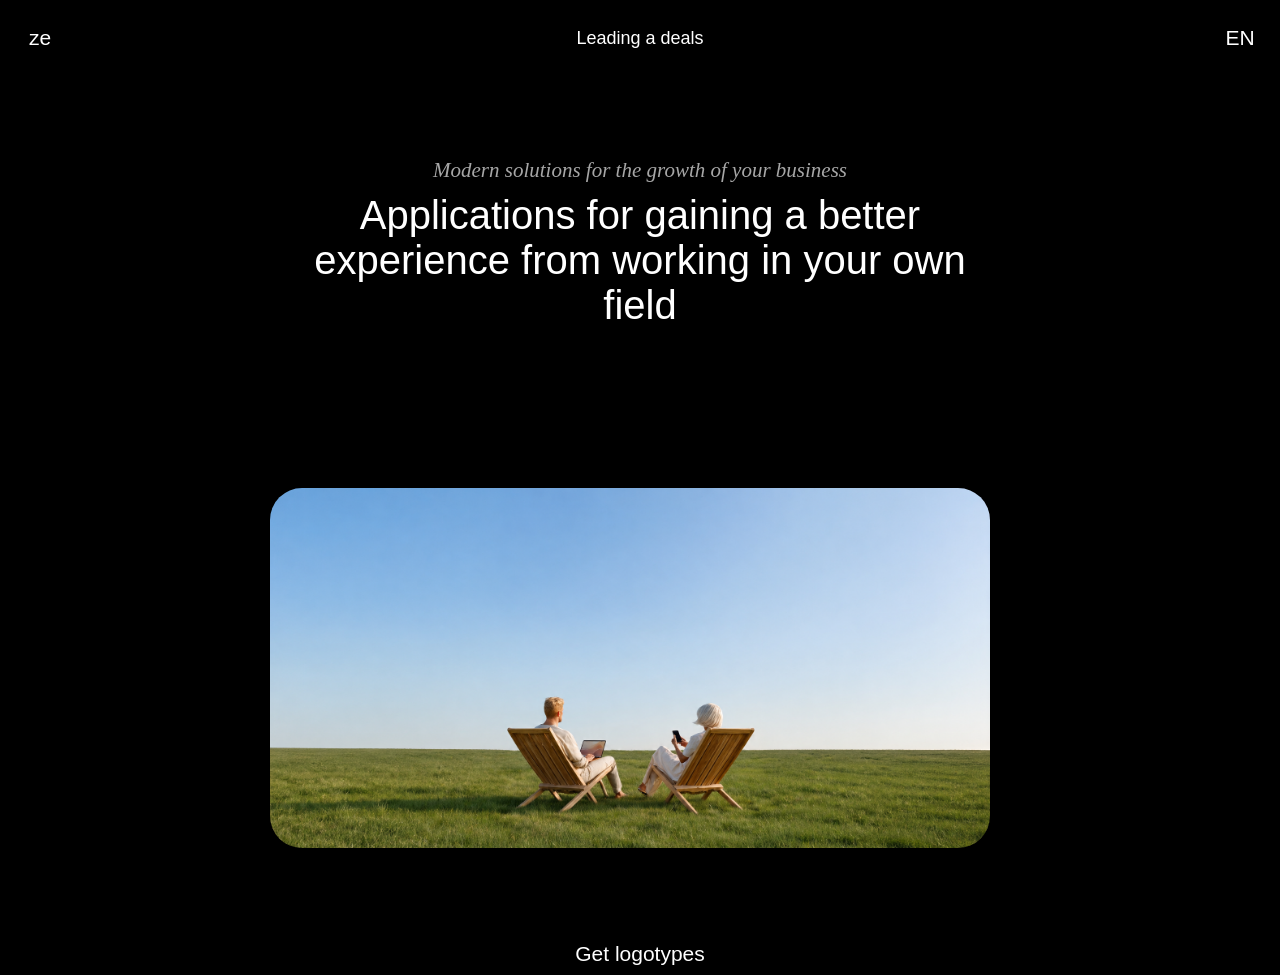
==== publisher/english.html @ ed75b732 "Начало сборки страницы о издателе положено." ====
<!doctype html>
<html>
    <head>
        <title
            >Publisher
            </title>
        <!-- Кодировка языка -->
        <meta
            charset=
                "utf-8"
            >
        <!-- Лицо: Маленькое -->
        <link
            rel=
                "icon"
            href=
                "../content/small.png"
            >
        <!-- Тип -->
        <meta
            property=
                "og:type"
            content=
                "website"
            >
        <!-- Объяснение -->
        <meta
            property=
                "og:description"
            content=
                "Modern solutions for the growth of your business."
            >
        <!-- Обёртка -->
        <meta
            property=
                "og:image"
            content=
                "https://thephyrma.com/publisher/content/preview.png"
            >
        <!-- Ссылка -->
        <meta
            property=
                "og:url"
            content=
                "https://thephyrma.com/publisher/english.html"
            >
        <!-- Адаптация -->
        <meta
            name=
                "viewport"
            content=
                "width=device-width, initial-scale=1.0"
            >
        <style>
            :root
                 {
                /* 100% */
                --1111: #000000;
                --9191: #FFFFFF;
                /* 85% */
                --11185: #000000D9;
                --91985: #FFFFFFD9;
                /* 65% */
                --11165: #000000A6;
                --91965: #FFFFFFA6;
                /* 35% */
                --11135: #00000059;
                --91935: #FFFFFF59;
                /* 10% */
                --11110: #0000001A;
                --91910: #FFFFFF1A;
                /* 0% */
                --1110: #00000000;
                --9190: #FFFFFF00;
                }
            *
                {
                box-sizing: border-box;
                margin: 0;
                padding: 0;
                }
            a
                {
                text-decoration: none;
                color: inherit;
                }
            html
                {
                width: 100%;
                height: 100%;
                display: block;
                background: var(--1111);
                color: var(--9191);
                font-family: sans-serif;
                font-size: 21px;
                font-weight: 300;
                }
            body
                {
                width: 100%;
                 
                display: flex;
                flex-direction: column;
                align-items: center;
                 
                background: var(--111);
                 
                padding: 0px;
                margin: 0px;
                gap: 20px;
                 
                position: static;
                z-index: auto;
                }
            .space-between
                {
                width: 100%;
                 
                display: flex;
                flex-direction: row;
                justify-content: space-between;
                align-items: center;
                 
                padding-top: 18px;
                padding-right: 20px;
                padding-bottom: 18px;
                padding-left: 20px;
                 
                background: linear-gradient(to bottom, var(--1111), var(--1110));
                
                position: fixed;
                z-index: 1;
                 }
            .button
                {
                display: flex;
                align-items: center;
                justify-content: center;
                border-radius: 20px;
                overflow: hidden;
                transition: transform 0.2s ease;
                }
            .button:hover
                {
                backdrop-filter: blur(10px);
                background: var(--91910);
                }
            @media (max-width: 440px)
                {
                .space-between
                    {
                    padding-right: 30px;
                    padding-left: 30px;
                    }
                .button
                    {
                    backdrop-filter: blur(10px);
                    background: var(--91910);
                    }
                }
            </style>
        </head>
    <body>
        <!-- Верх -->
        <div
             class="space-between"
            >
                <!-- Фирма -->
                <a
                    href="../index.html"
                    class="button"
                    style=
                        "
                        height: 40px;
                        width: 40px;
                        font-size: 21px;
                        "
                    >ze
                    </a>
                <!-- Название -->
                <h1
                    style=
                        "
                        font-size: 18px;
                        font-weight: 500;
                        "
                    >Leading a deals
                    </h1>
                <!-- Продолжить -->
                <a
                    href="pages/languages.html"
                    class="button"
                    style=
                        "
                        height: 40px;
                        width: 40px;
                        font-size: 21px;
                        "
                    >EN
                    </a>
                </div>
        <!-- Ряд -->
        <div
            style=
                "
                flex-direction: column;
                justify-content: flex-start;
                align-items: stretch;
                 
                display: flex;
                 
                margin-top: 78px;
                margin-botom: 78px;
                 
                gap: 0px;
                 
                "
            >
                <!-- О издателе  -->
                <div
                    style=
                        "
                        max-height: 720px;
                         
                        display: flex;
                        flex-direction: column;
                        justify-content: flex-start;
                        align-items: stretch;
                         
                        padding-top: 80px;
                        padding-right: 20px;
                        padding-bottom: 80px;
                        padding-left: 20px;
                         
                        gap: 10px;
                        "
                    >
                        <h1
                            style=
                                "
                                 
                                font-family: serif;
                                font-style: italic;
                                font-size: 21px;
                                font-weight: 300;
                                text-align: center;
                                 
                                color: var(--91965);
                                "
                            >Modern solutions for the growth of your business
                            </h1>
                        <h2
                            style=
                                "
                                max-width: 720px;
                                 
                                font-size: 40px;
                                font-weight: 300;
                                text-align: center;
                                 
                                color: var(--9191);
                                "
                            >Applications for gaining a better experience from working in your own field
                            </h2>
                    </div>
                <!-- Изображение -->
                <div
                    style=
                        "
                        width: 100%;
                         
                        flex-direction: column;
                         
                        padding-top: 80px;
                        padding-right: 10px;
                        padding-bottom: 80px;
                        padding-left: 10px;
                         
                        overflow: hidden;
                        "
                    >
                        <img
                            src="content/first.png"
                            style=
                                "
                                width: 100%;
                                max-width: 720px;
                                height: 360px;
                                 
                                object-fit: cover;
                                 
                                border-radius: 32px;
                                "
                            >
                    </div>
                <!-- Миссия  -->
                <!-- Исходные данные -->
                <a
                    href="brand/identity.html"
                    class="button"
                    style=
                        "
                        font-size: 21px;
                         
                        padding-top: 9px;
                        padding-right: 18px;
                        padding-bottom: 9px;
                        padding-left: 18px;
                        "
                    >Get logotypes
                    </a>
            </div>
        </body>
    </html>
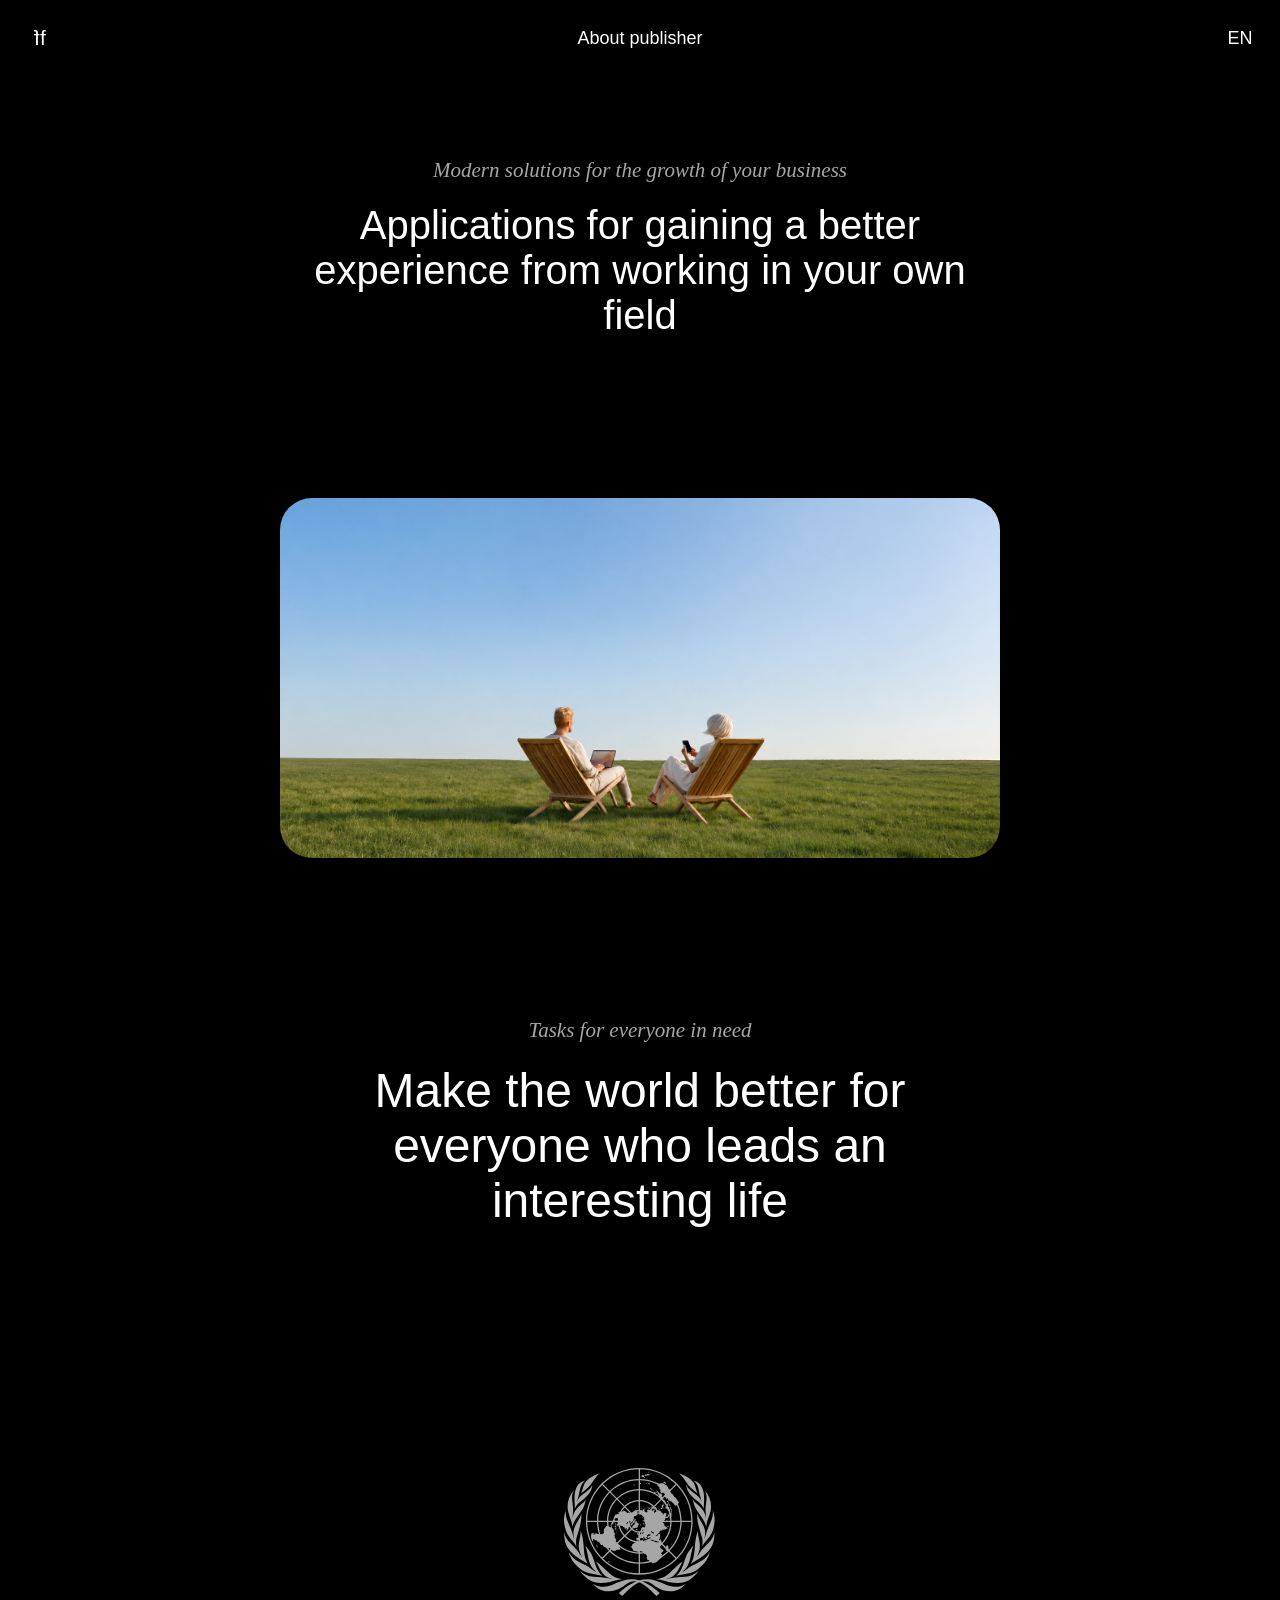
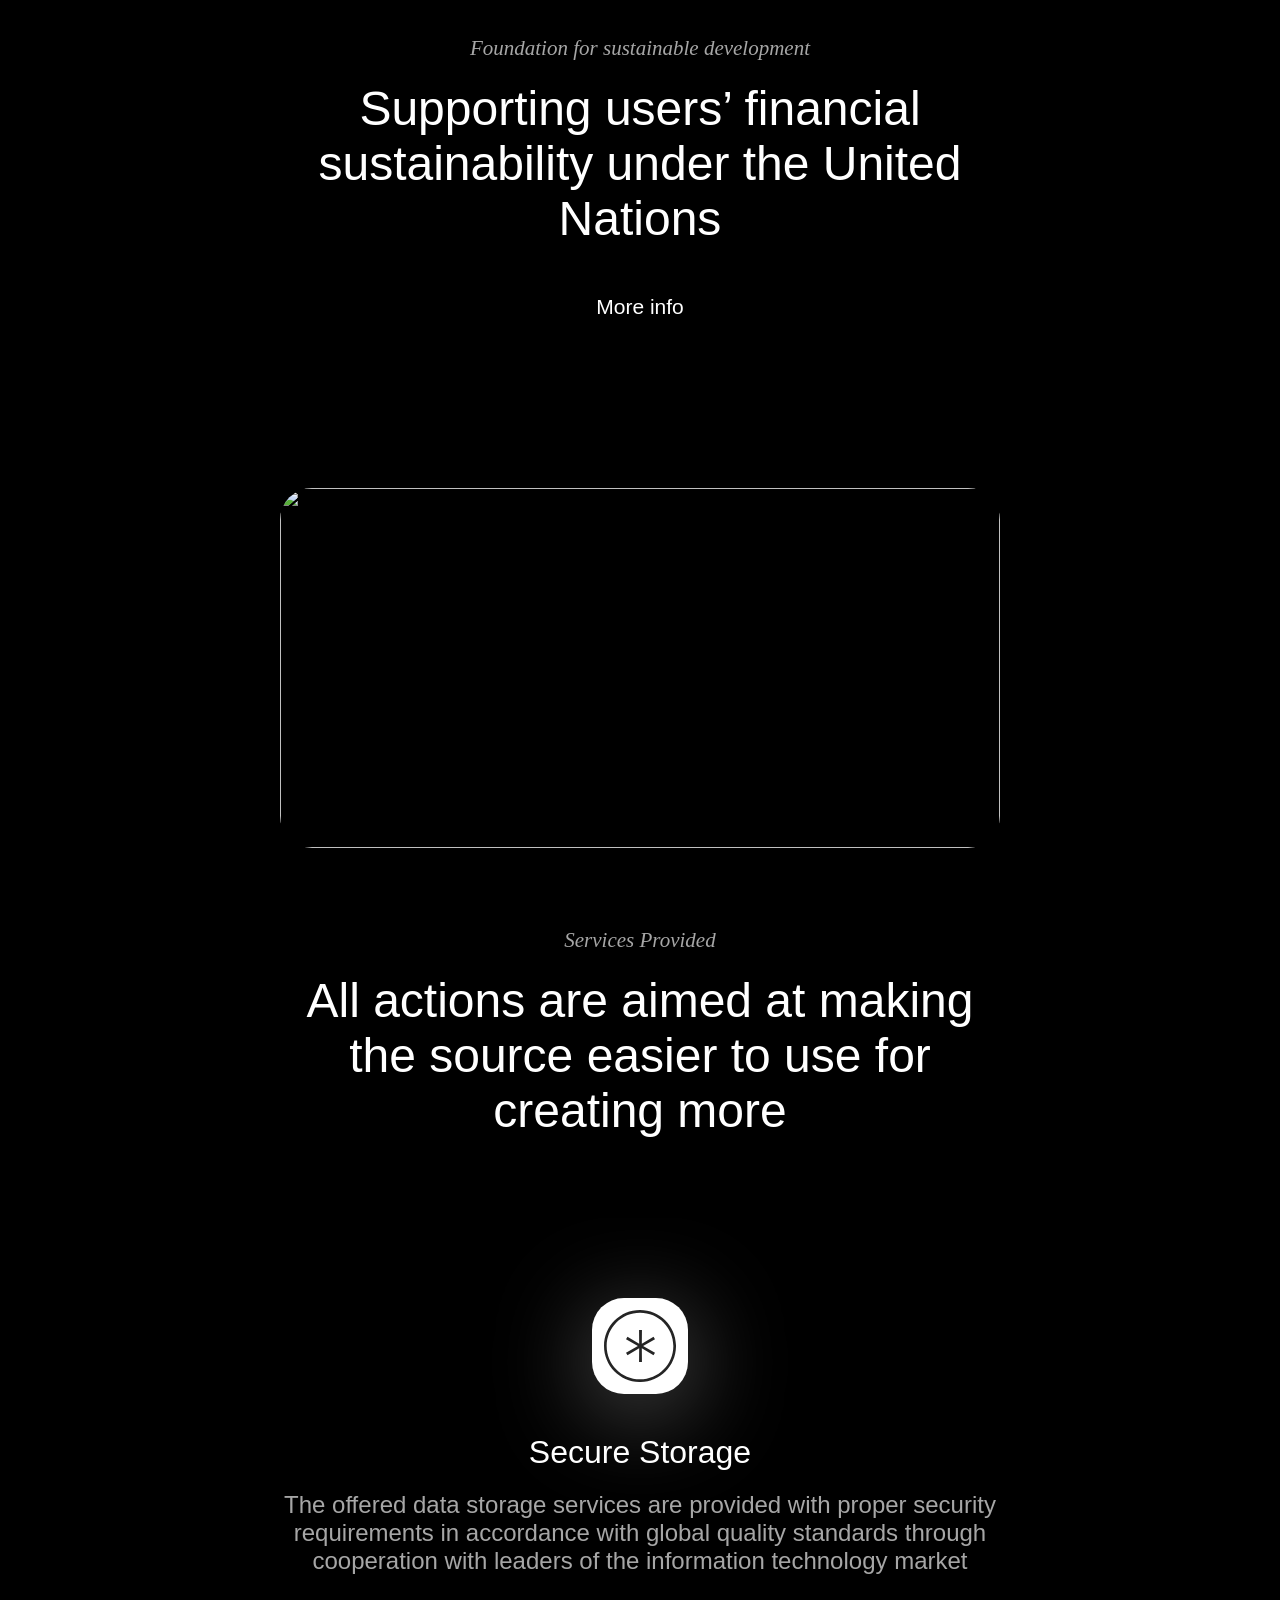
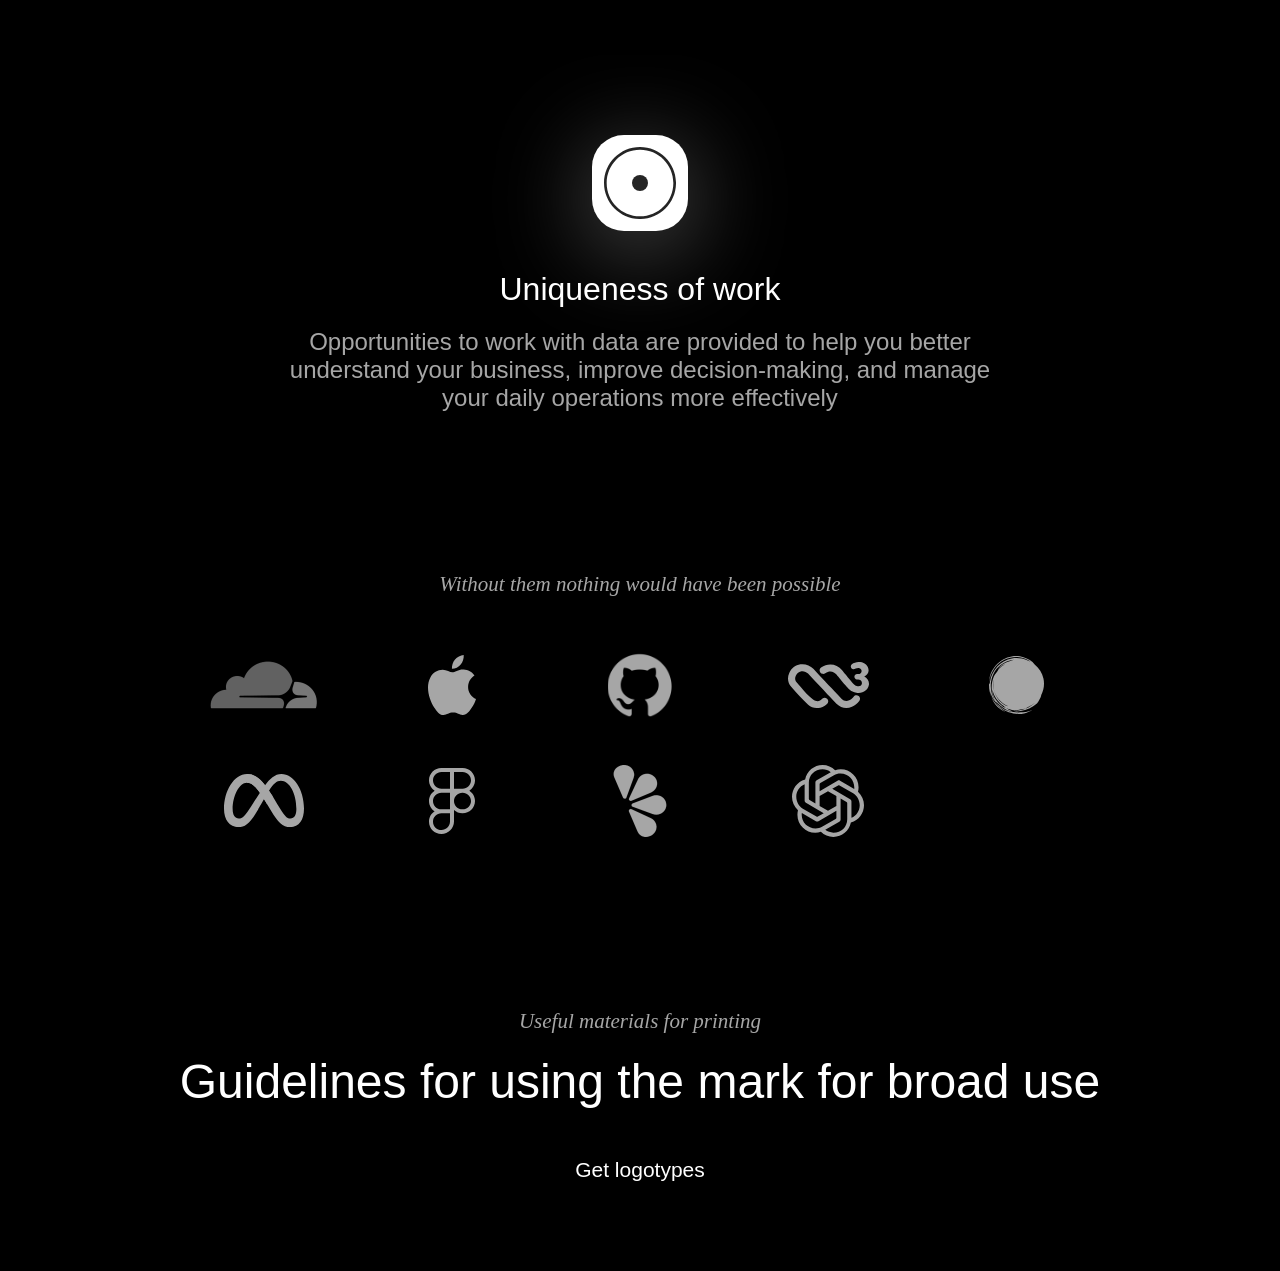
==== commit 5522c253: "Большая часть работы над страницей о издетеле завершена." ====
--- a/publisher/english.html
+++ b/publisher/english.html
@@ -145,7 +145,7 @@
                 backdrop-filter: blur(10px);
                 background: var(--91910);
                 }
-            @media (max-width: 440px)
+            @media (max-width: 840px)
                 {
                 .space-between
                     {
@@ -175,7 +175,17 @@
                         width: 40px;
                         font-size: 21px;
                         "
-                    >ze
+                    >
+                        <div
+                            style=
+                                "
+                                transform: scaleX(-1);
+                                "
+                            >f
+                            </div>
+                        <div
+                            >f
+                            </div>
                     </a>
                 <!-- Название -->
                 <h1
@@ -184,7 +194,7 @@
                         font-size: 18px;
                         font-weight: 500;
                         "
-                    >Leading a deals
+                    >About publisher
                     </h1>
                 <!-- Продолжить -->
                 <a
@@ -194,7 +204,8 @@
                         "
                         height: 40px;
                         width: 40px;
-                        font-size: 21px;
+                        font-size: 18px;
+                        Subtopic 6
                         "
                     >EN
                     </a>
@@ -232,19 +243,22 @@
                         padding-bottom: 80px;
                         padding-left: 20px;
                          
-                        gap: 10px;
+                        gap: 20px;
                         "
                     >
                         <h1
                             style=
                                 "
                                  
+                                max-width: 720px;
                                 font-family: serif;
                                 font-style: italic;
                                 font-size: 21px;
                                 font-weight: 300;
                                 text-align: center;
                                  
+                                margin: 0 auto;
+                                 
                                 color: var(--91965);
                                 "
                             >Modern solutions for the growth of your business
@@ -258,29 +272,211 @@
                                 font-weight: 300;
                                 text-align: center;
                                  
+                                margin: 0 auto;
+                                 
                                 color: var(--9191);
                                 "
                             >Applications for gaining a better experience from working in your own field
                             </h2>
                     </div>
-                <!-- Изображение -->
+                <!-- Миссия -->
                 <div
                     style=
                         "
                         width: 100%;
                          
                         flex-direction: column;
+                        display: flex;
+                         
+                        padding-top: 80px;
+                        padding-right: 10px;
+                        padding-bottom: 160px;
+                        padding-left: 10px;
+                         
+                        gap: 160px;
+                         
+                        overflow: hidden;
+                        "
+                    >
+                        <img
+                            src="content/images/first.png"
+                            style=
+                                "
+                                width: 100%;
+                                max-width: 720px;
+                                height: 360px;
+                                 
+                                object-fit: cover;
+                                 
+                                margin: 0 auto;
+                                 
+                                border-radius: 32px;
+                                "
+                            >
+                        <div
+                            style=
+                                "
+                                max-height: 720px;
+                                 
+                                display: flex;
+                                flex-direction: column;
+                                justify-content: flex-start;
+                                align-items: stretch;
+                                 
+                                 
+                                gap: 20px;
+                                "
+                            >
+                                <h1
+                                    style=
+                                        "
+                                         
+                                        font-family: serif;
+                                        font-style: italic;
+                                        font-size: 21px;
+                                        font-weight: 300;
+                                        text-align: center;
+                                         
+                                         
+                                        margin: 0 auto;
+                                        color: var(--91965);
+                                        "
+                                    >Tasks for everyone in need
+                                    </h1>
+                                <h2
+                                    style=
+                                        "
+                                        max-width: 720px;
+                                         
+                                        font-size: 48px;
+                                        font-weight: 300;
+                                        text-align: center;
+                                         
+                                         
+                                        margin: 0 auto;
+                                        color: var(--9191);
+                                        "
+                                    >Make the world better for everyone who leads an interesting life
+                                    </h2>
+                            </div>
+                    </div>
+                <!-- ЦУР  -->
+                <div
+                    style=
+                        "
+                        width: 100%;
+                         
+                        flex-direction: column;
+                        justify-content: center;
+                        align-items: center;
+                        display: flex;
+                         
+                        padding-top: 80px;
+                        padding-right: 20px;
+                        padding-bottom: 80px;
+                        padding-left: 20px;
+                         
+                        gap: 40px;
+                         
+                        overflow: hidden;
+                        "
+                    >
+                        <img
+                            src="content/logotypes/un.svg"
+                            style=
+                                "
+                                height: 128px;
+                                opacity: 0.65;
+                                 
+                                "
+                            >
+                        <div
+                            style=
+                                "
+                                max-height: 720px;
+                                 
+                                display: flex;
+                                flex-direction: column;
+                                justify-content: center;
+                                align-items: center;
+                                 
+                                gap: 20px;
+                                "
+                            >
+                                <h1
+                                    style=
+                                        "
+                                         
+                                        font-family: serif;
+                                        font-style: italic;
+                                        font-size: 21px;
+                                        font-weight: 300;
+                                        text-align: center;
+                                         
+                                        margin: 0 auto;
+                                         
+                                        color: var(--91965);
+                                        "
+                                    >Foundation for sustainable development
+                                    </h1>
+                                <h2
+                                    style=
+                                        "
+                                        max-width: 720px;
+                                         
+                                        font-size: 48px;
+                                        font-weight: 300;
+                                        text-align: center;
+                                         
+                                         
+                                        margin: 0 auto;
+                                        color: var(--9191);
+                                        "
+                                    >Supporting users’ financial sustainability under the United Nations
+                                    </h2>
+                            </div>
+                        <a
+                            href="https://www.un.org/sustainabledevelopment/economic-growth/"
+                            class="button"
+                            style=
+                                "
+                                width: fit-content;
+                                 
+                                display: flex;
+                                align-items: center;
+                                justify-content: center;
+                                 
+                                font-size: 21px;
+                                 
+                                padding-top: 9px;
+                                padding-right: 18px;
+                                padding-bottom: 9px;
+                                padding-left: 18px;
+                                "
+                            >More info
+                            </a>
+                    </div>
+                <!-- Услуги  -->
+                <div
+                    style=
+                        "
+                        width: 100%;
+                         
+                        flex-direction: column;
+                        display: flex;
                          
                         padding-top: 80px;
                         padding-right: 10px;
                         padding-bottom: 80px;
                         padding-left: 10px;
                          
+                        gap: 80px;
+                         
                         overflow: hidden;
                         "
                     >
                         <img
-                            src="content/first.png"
+                            src="content/images/second.svg"
                             style=
                                 "
                                 width: 100%;
@@ -289,26 +485,601 @@
                                  
                                 object-fit: cover;
                                  
+                                margin: 0 auto;
+                                 
                                 border-radius: 32px;
                                 "
                             >
+                        <div
+                            style=
+                                "
+                                max-height: 720px;
+                                 
+                                display: flex;
+                                flex-direction: column;
+                                justify-content: flex-start;
+                                align-items: stretch;
+                                 
+                                gap: 20px;
+                                "
+                            >
+                                <h1
+                                    style=
+                                        "
+                                         
+                                        font-family: serif;
+                                        font-style: italic;
+                                        font-size: 21px;
+                                        font-weight: 300;
+                                        text-align: center;
+                                         
+                                         
+                                        margin: 0 auto;
+                                        color: var(--91965);
+                                        "
+                                    >Services Provided
+                                    </h1>
+                                <h2
+                                    style=
+                                        "
+                                        max-width: 720px;
+                                         
+                                        font-size: 48px;
+                                        font-weight: 300;
+                                        text-align: center;
+                                         
+                                        margin: 0 auto;
+                                         
+                                        color: var(--9191);
+                                        "
+                                    >All actions are aimed at making the source easier to use for creating more
+                                    </h2>
+                            </div>
                     </div>
-                <!-- Миссия  -->
+                <!-- Безопасное хранение  -->
+                <div
+                    style=
+                        "
+                        width: 100%;
+                         
+                        display: flex;
+                        flex-direction: column;
+                        justify-content: center;
+                        align-items: center;
+                         
+                        padding-top: 80px;
+                        padding-right: 20px;
+                        padding-bottom: 80px;
+                        padding-left: 20px;
+                         
+                        gap: 40px;
+                         
+                        overflow: hidden;
+                        "
+                    >
+                        <!-- Значение  -->
+                        <div
+                            style=
+                                "
+                                width: 96px;
+                                height: 96px;
+                                 
+                                display: flex;
+                                flex-direction: column;
+                                justify-content: center;
+                                align-items: center;
+                                 
+                                border-radius: 32px;
+                                 
+                                filter: drop-shadow(0px 16px 48px var(--91935));
+                                background: var(--9191);
+                                "
+                            >
+                                <img
+                                    src="content/signs/safety.svg"
+                                    style=
+                                        "
+                                        width: 72px;
+                                        height: 72px;
+                                        "
+                                    >
+                            </div>
+                        <!-- Объяснение  -->
+                        <div
+                            style=
+                                "
+                                max-height: 720px;
+                                 
+                                display: flex;
+                                flex-direction: column;
+                                justify-content: flex-start;
+                                align-items: stretch;
+                                 
+                                 
+                                gap: 20px;
+                                "
+                            >
+                                <h2
+                                    style=
+                                        "
+                                         
+                                        font-size: 32px;
+                                        font-weight: 300;
+                                        text-align: center;
+                                         
+                                        margin: 0 auto;
+                                         
+                                        color: var(--9191);
+                                        "
+                                    >Secure Storage
+                                    </h2>
+                                <p
+                                    style=
+                                        "
+                                        max-width: 720px;
+                                         
+                                        font-size: 24px;
+                                        font-weight: 300;
+                                        text-align: center;
+                                         
+                                        margin: 0 auto;
+                                         
+                                        color: var(--91965);
+                                        "
+                                    >The offered data storage services are provided with proper security requirements in accordance with global quality standards through cooperation with leaders of the information technology market
+                                    </p>
+                            </div>
+                    </div>
+                <!-- Уникальные решения  -->
+                <div
+                    style=
+                        "
+                        width: 100%;
+                         
+                        display: flex;
+                        flex-direction: column;
+                        justify-content: center;
+                        align-items: center;
+                         
+                        padding-top: 80px;
+                        padding-right: 20px;
+                        padding-bottom: 80px;
+                        padding-left: 20px;
+                         
+                        gap: 40px;
+                         
+                        overflow: hidden;
+                        "
+                    >
+                        <!-- Значение  -->
+                        <div
+                            style=
+                                "
+                                width: 96px;
+                                height: 96px;
+                                 
+                                display: flex;
+                                flex-direction: column;
+                                justify-content: center;
+                                align-items: center;
+                                 
+                                border-radius: 32px;
+                                 
+                                filter: drop-shadow(0px 16px 48px var(--91935));
+                                background: var(--9191);
+                                "
+                            >
+                                <img
+                                    src="content/signs/uniqueness.svg"
+                                    style=
+                                        "
+                                        width: 72px;
+                                        height: 72px;
+                                        "
+                                    >
+                            </div>
+                        <!-- Объяснение  -->
+                        <div
+                            style=
+                                "
+                                max-height: 720px;
+                                 
+                                display: flex;
+                                flex-direction: column;
+                                justify-content: flex-start;
+                                align-items: stretch;
+                                 
+                                 
+                                gap: 20px;
+                                "
+                            >
+                                <h2
+                                    style=
+                                        "
+                                         
+                                        font-size: 32px;
+                                        font-weight: 300;
+                                        text-align: center;
+                                         
+                                        margin: 0 auto;
+                                         
+                                        color: var(--9191);
+                                        "
+                                    >Uniqueness of work
+                                    </h2>
+                                <p
+                                    style=
+                                        "
+                                        max-width: 720px;
+                                         
+                                        font-size: 24px;
+                                        font-weight: 300;
+                                        text-align: center;
+                                         
+                                        margin: 0 auto;
+                                         
+                                        color: var(--91965);
+                                        "
+                                    >Opportunities to work with data are provided to help you better understand your business, improve decision-making, and manage your daily operations more effectively
+                                    </p>
+                            </div>
+                    </div>
+                <!-- Без них бы не получилось  -->
+                <div
+                    style=
+                        "
+                        width: 100%;
+                         
+                        display: flex;
+                        flex-direction: column;
+                        align-items: center;
+                        justify-content: center;
+                         
+                        padding-top: 80px;
+                        padding-right: 20px;
+                        padding-bottom: 80px;
+                        padding-left: 20px;
+                         
+                        gap: 40px;
+                        "
+                    >
+                        <!-- Название -->
+                        <h1
+                            style=
+                                "
+                                 
+                                font-family: serif;
+                                font-style: italic;
+                                font-size: 21px;
+                                font-weight: 300;
+                                text-align: center;
+                                 
+                                margin: 0 auto;
+                                 
+                                color: var(--91965);
+                                "
+                            >Without them nothing would have been possible
+                            </h1>
+                        <div
+                            style=
+                                "
+                                width: 100%;
+                                 
+                                display: grid;
+                                justify-items: center;
+                                 
+                                grid-template-columns: repeat(auto-fit, minmax(160px, 1fr));
+                                 
+                                gap: 20px;
+                                "
+                            >
+                                <!-- Прояснение -->
+                                <div
+                                    style=
+                                        "
+                                        width: 160px;
+                                        height: 96px;
+                                         
+                                        align-items: center;
+                                        justify-content: center;
+                                        display: flex;
+                                         
+                                        opacity: 0.65;
+                                        transition: opacity 0.6s ease;
+                                        "
+                                    onmouseover="this.style.opacity='1'"
+                                    onmouseout="this.style.opacity='0.65'"
+                                    >
+                                        <img
+                                            src="content/logotypes/cf.png"
+                                            style=
+                                                "
+                                                height: 48px;
+                                                "
+                                            >
+                                    </div>
+                                <!-- Яблоко -->
+                                <div
+                                    style=
+                                        "
+                                        width: 160px;
+                                        height: 96px;
+                                         
+                                        align-items: center;
+                                        justify-content: center;
+                                        display: flex;
+                                         
+                                        opacity: 0.65;
+                                        transition: opacity 0.6s ease;
+                                        "
+                                    onmouseover="this.style.opacity='1'"
+                                    onmouseout="this.style.opacity='0.65'"
+                                    >
+                                        <img
+                                            src="content/logotypes/apple.svg"
+                                            style=
+                                                "
+                                                height: 60px;
+                                                "
+                                            >
+                                    </div>
+                                <!-- Ряд -->
+                                <div
+                                    style=
+                                        "
+                                        width: 160px;
+                                        height: 96px;
+                                         
+                                        align-items: center;
+                                        justify-content: center;
+                                        display: flex;
+                                         
+                                        opacity: 0.65;
+                                        transition: opacity 0.6s ease;
+                                        "
+                                    onmouseover="this.style.opacity='1'"
+                                    onmouseout="this.style.opacity='0.65'"
+                                    >
+                                        <img
+                                            src="content/logotypes/github.svg"
+                                            style=
+                                                "
+                                                height: 64px;
+                                                "
+                                            >
+                                    </div>
+                                <!-- www -->
+                                <div
+                                    style=
+                                        "
+                                        width: 160px;
+                                        height: 96px;
+                                         
+                                        align-items: center;
+                                        justify-content: center;
+                                        display: flex;
+                                         
+                                        opacity: 0.65;
+                                        transition: opacity 0.6s ease;
+                                        "
+                                    onmouseover="this.style.opacity='1'"
+                                    onmouseout="this.style.opacity='0.65'"
+                                    >
+                                        <img
+                                            src="content/logotypes/www.svg"
+                                            style=
+                                                "
+                                                height: 46px;
+                                                "
+                                            >
+                                    </div>
+                                <!-- js -->
+                                <div
+                                    style=
+                                        "
+                                        width: 160px;
+                                        height: 96px;
+                                         
+                                        align-items: center;
+                                        justify-content: center;
+                                        display: flex;
+                                         
+                                        opacity: 0.65;
+                                        transition: opacity 0.6s ease;
+                                        "
+                                    onmouseover="this.style.opacity='1'"
+                                    onmouseout="this.style.opacity='0.65'"
+                                    >
+                                        <img
+                                            src="content/logotypes/js.svg"
+                                            style=
+                                                "
+                                                height: 58px;
+                                                "
+                                            >
+                                    </div>
+                                <!-- meta -->
+                                <div
+                                    style=
+                                        "
+                                        width: 160px;
+                                        height: 96px;
+                                         
+                                        align-items: center;
+                                        justify-content: center;
+                                        display: flex;
+                                         
+                                        opacity: 0.65;
+                                        transition: opacity 0.6s ease;
+                                        "
+                                    onmouseover="this.style.opacity='1'"
+                                    onmouseout="this.style.opacity='0.65'"
+                                    >
+                                        <img
+                                            src="content/logotypes/meta.svg"
+                                            style=
+                                                "
+                                                height: 54px;
+                                                "
+                                            >
+                                    </div>
+                                <!-- figma -->
+                                <div
+                                    style=
+                                        "
+                                        width: 160px;
+                                        height: 96px;
+                                         
+                                        align-items: center;
+                                        justify-content: center;
+                                        display: flex;
+                                         
+                                        opacity: 0.65;
+                                        transition: opacity 0.6s ease;
+                                        "
+                                    onmouseover="this.style.opacity='1'"
+                                    onmouseout="this.style.opacity='0.65'"
+                                    >
+                                        <img
+                                            src="content/logotypes/figma.svg"
+                                            style=
+                                                "
+                                                height: 66px;
+                                                "
+                                            >
+                                    </div>
+                                <!-- Лемон -->
+                                <div
+                                    style=
+                                        "
+                                        width: 160px;
+                                        height: 96px;
+                                         
+                                        align-items: center;
+                                        justify-content: center;
+                                        display: flex;
+                                         
+                                        opacity: 0.65;
+                                        transition: opacity 0.6s ease;
+                                        "
+                                    onmouseover="this.style.opacity='1'"
+                                    onmouseout="this.style.opacity='0.65'"
+                                    >
+                                        <img
+                                            src="content/logotypes/lemon.png"
+                                            style=
+                                                "
+                                                height: 72px;
+                                                "
+                                            >
+                                    </div>
+                                <!-- gpt -->
+                                <div
+                                    style=
+                                        "
+                                        width: 160px;
+                                        height: 96px;
+                                         
+                                        align-items: center;
+                                        justify-content: center;
+                                        display: flex;
+                                         
+                                        opacity: 0.65;
+                                        transition: opacity 0.6s ease;
+                                        "
+                                    onmouseover="this.style.opacity='1'"
+                                    onmouseout="this.style.opacity='0.65'"
+                                    >
+                                        <img
+                                            src="content/logotypes/gpt.svg"
+                                            style=
+                                                "
+                                                height: 72px;
+                                                "
+                                            >
+                                    </div>
+                            </div>
+                    </div>
                 <!-- Исходные данные -->
-                <a
-                    href="brand/identity.html"
-                    class="button"
+                <div
                     style=
                         "
-                        font-size: 21px;
-                         
-                        padding-top: 9px;
-                        padding-right: 18px;
-                        padding-bottom: 9px;
-                        padding-left: 18px;
-                        "
-                    >Get logotypes
-                    </a>
+                        display: flex;
+                        flex-direction: column;
+                        justify-content: center;
+                        align-items: center;
+                         
+                        padding-top: 80px;
+                        padding-right: 20px;
+                        padding-bottom: 80px;
+                        padding-left: 20px;
+                         
+                        gap: 40px;
+                        "
+                    >
+                        <div
+                            style=
+                                "
+                                max-height: 720px;
+                                 
+                                display: flex;
+                                flex-direction: column;
+                                justify-content: center;
+                                align-items: center;
+                                 
+                                gap: 20px;
+                                "
+                            >
+                                <h1
+                                    style=
+                                        "
+                                        font-family: serif;
+                                        font-style: italic;
+                                        font-size: 21px;
+                                        font-weight: 300;
+                                        text-align: center;
+                                         
+                                        margin: 0 auto;
+                                         
+                                        color: var(--91965);
+                                        "
+                                    >Useful materials for printing
+                                    </h1>
+                                <h2
+                                    style=
+                                        "
+                                        font-size: 48px;
+                                        font-weight: 300;
+                                        text-align: center;
+                                         
+                                        margin: 0 auto;
+                                         
+                                        color: var(--9191);
+                                        "
+                                    >Guidelines for using the mark for broad use
+                                    </h2>
+                            </div>
+                    <a
+                        href="brand/identity.html"
+                        class="button"
+                        style=
+                            "
+                            width: fit-content;
+                             
+                            display: flex;
+                            align-items: center;
+                            justify-content: center;
+                             
+                            font-size: 21px;
+                             
+                            padding-top: 9px;
+                            padding-right: 18px;
+                            padding-bottom: 9px;
+                            padding-left: 18px;
+                            "
+                        >Get logotypes
+                        </a>
+                    </div>
             </div>
         </body>
     </html>
